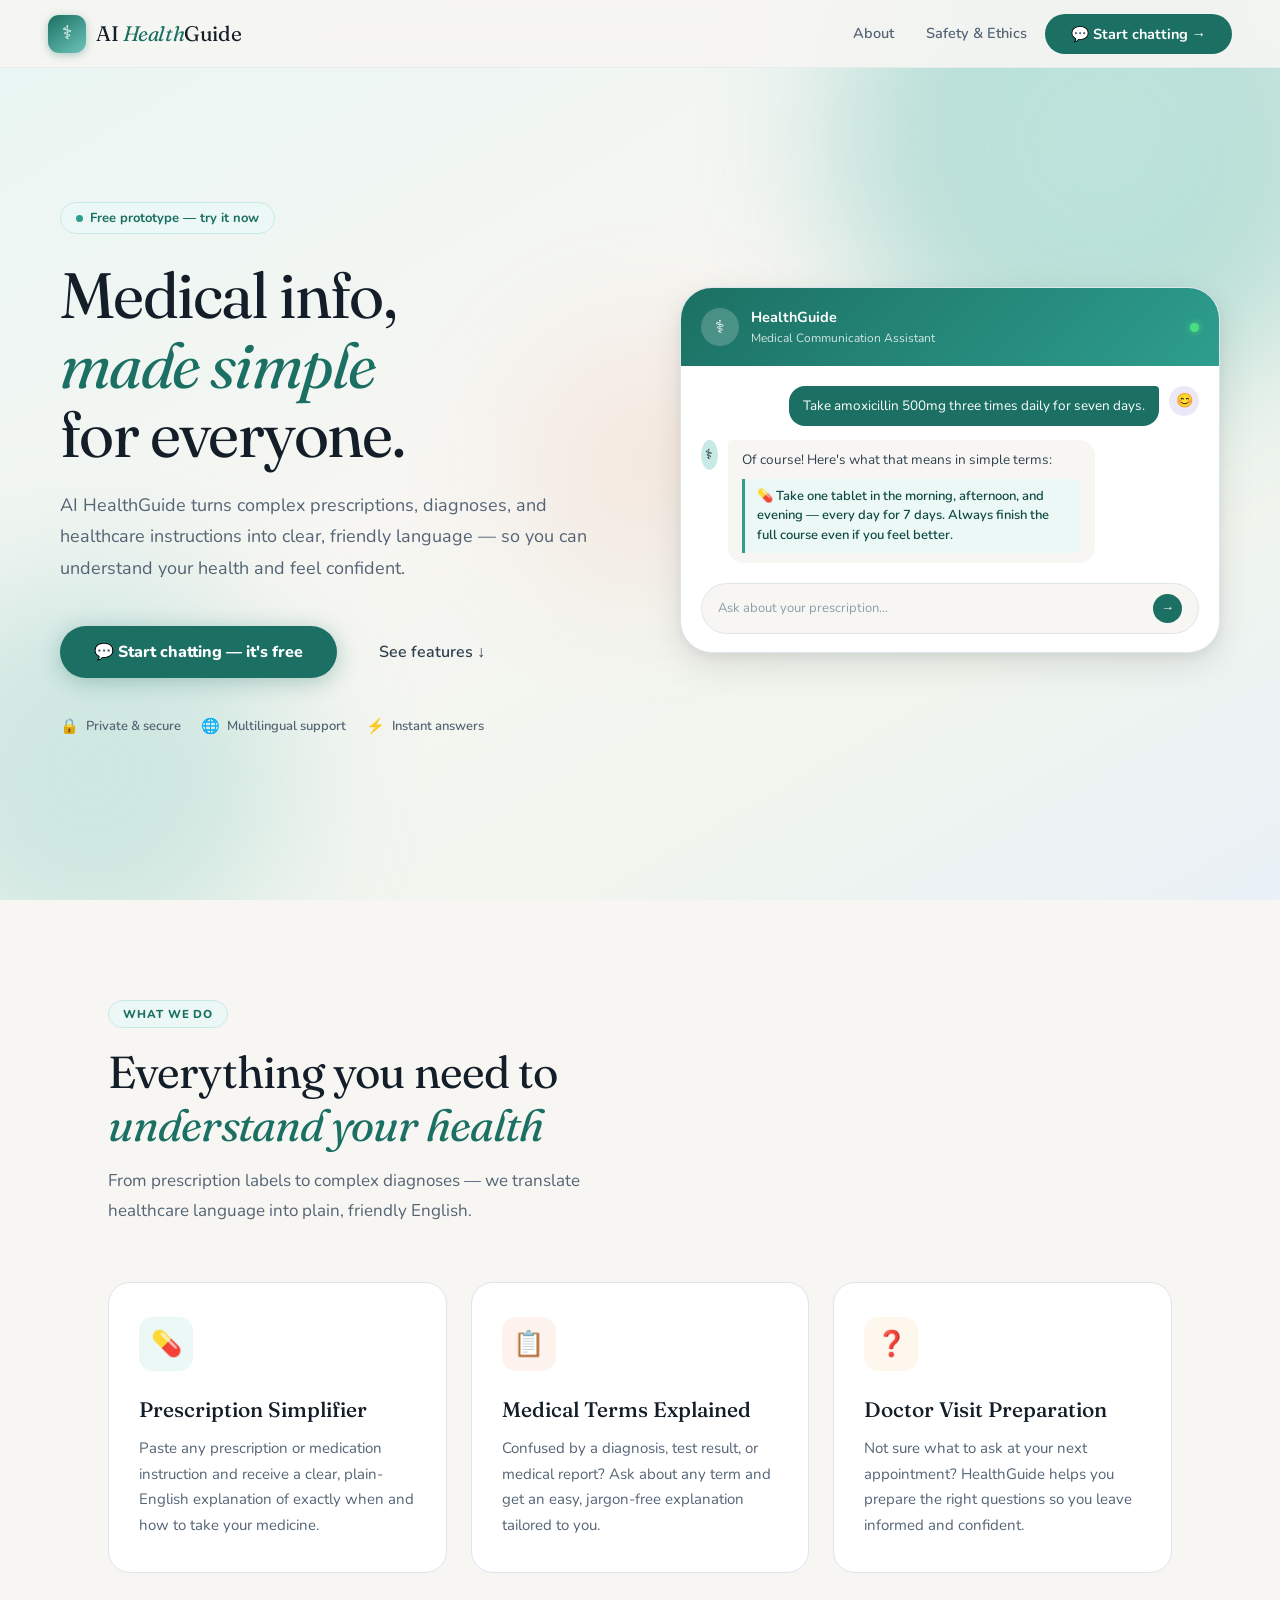
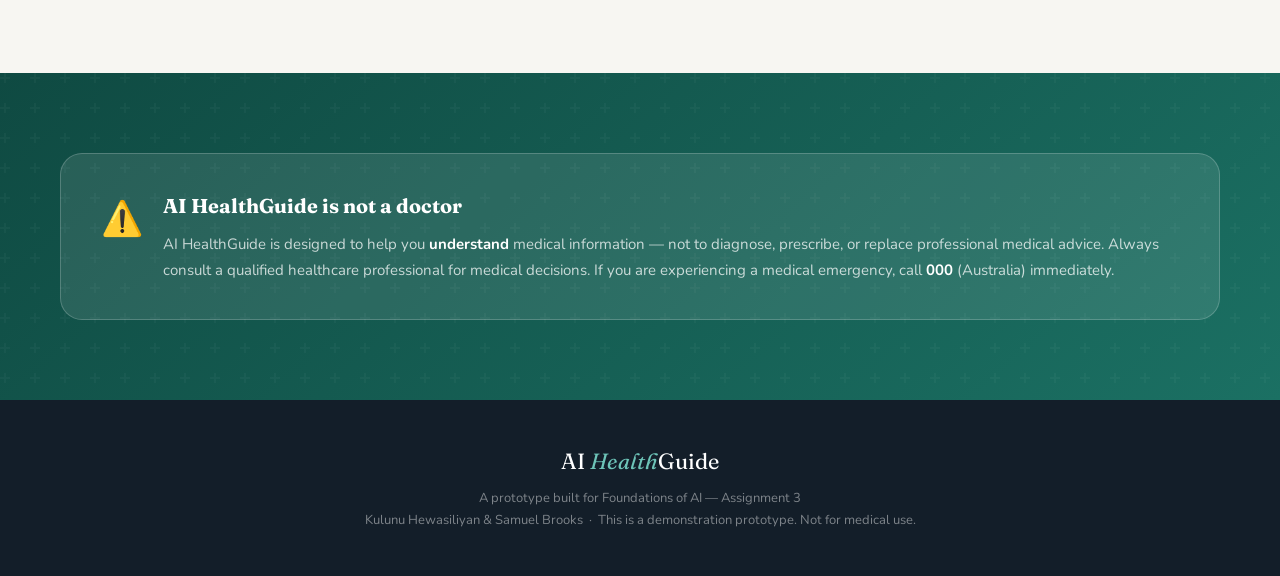
==== index.html @ be37c571 "Rename prototype/index.html to index.html" ====
<!DOCTYPE html>
<html lang="en">
<head>
  <meta charset="UTF-8">
  <meta name="viewport" content="width=device-width, initial-scale=1.0">
  <title>AI HealthGuide — Medical Communication Made Simple</title>
  <link rel="preconnect" href="https://fonts.googleapis.com">
  <link rel="preconnect" href="https://fonts.gstatic.com" crossorigin>
  <link href="https://fonts.googleapis.com/css2?family=Fraunces:ital,opsz,wght@0,9..144,300;0,9..144,400;0,9..144,500;1,9..144,300;1,9..144,400;1,9..144,500&family=Nunito:wght@300;400;500;600;700;800&display=swap" rel="stylesheet">
  <style>
    *, *::before, *::after { box-sizing: border-box; margin: 0; padding: 0; }

    :root {
      --bg:         #F7F6F2;
      --white:      #FFFFFF;
      --teal-900:   #0F4A42;
      --teal-700:   #1B7063;
      --teal-500:   #2E9E8E;
      --teal-300:   #6DC4B8;
      --teal-100:   #C8EAE7;
      --teal-50:    #EBF8F6;
      --coral:      #E07558;
      --coral-bg:   #FEF2ED;
      --amber-bg:   #FDF7ED;
      --text-900:   #131E29;
      --text-700:   #2E404F;
      --text-500:   #546475;
      --text-300:   #8B9EAC;
      --border:     #DDE6EB;
      --shadow-sm:  0 1px 3px rgba(0,0,0,.07);
      --shadow-md:  0 4px 14px rgba(0,0,0,.08);
      --shadow-lg:  0 12px 36px rgba(0,0,0,.10), 0 4px 12px rgba(0,0,0,.06);
      --r-sm: 8px; --r-md: 14px; --r-lg: 22px; --r-xl: 32px;
    }

    html { scroll-behavior: smooth; }

    body {
      font-family: 'Nunito', sans-serif;
      background: var(--bg);
      color: var(--text-900);
      line-height: 1.6;
      overflow-x: hidden;
    }

    /* ── Page switching ───────────────────────────────── */
    .page { display: none; }
    .page.active { display: block; }


    /* ══════════════════════════════════════════════════
       LANDING PAGE
    ══════════════════════════════════════════════════ */

    /* Nav */
    .nav {
      position: fixed; top: 0; left: 0; right: 0; z-index: 100;
      height: 68px;
      display: flex; align-items: center; justify-content: space-between;
      padding: 0 48px;
      background: rgba(247,246,242,.9);
      backdrop-filter: blur(14px);
      border-bottom: 1px solid rgba(221,230,235,.7);
    }

    .nav-logo {
      display: flex; align-items: center; gap: 10px;
      text-decoration: none; cursor: pointer;
    }

    .nav-logo-mark {
      width: 38px; height: 38px;
      background: linear-gradient(145deg, var(--teal-700), var(--teal-300));
      border-radius: 11px;
      display: flex; align-items: center; justify-content: center;
      font-size: 19px; color: white;
      box-shadow: 0 2px 8px rgba(27,112,99,.35);
    }

    .nav-logo-text {
      font-family: 'Fraunces', serif;
      font-size: 21px; font-weight: 400;
      color: var(--text-900); letter-spacing: -.02em;
    }
    .nav-logo-text em { font-style: italic; color: var(--teal-700); }

    .nav-links {
      display: flex; align-items: center; gap: 4px;
    }
    .nav-links a {
      text-decoration: none;
      color: var(--text-500);
      font-size: 14.5px; font-weight: 600;
      padding: 7px 14px; border-radius: 50px;
      transition: all .2s;
    }
    .nav-links a:hover { color: var(--teal-700); background: rgba(200, 234, 231, 0.5); }

    .btn-nav {
      background: var(--teal-700); color: white;
      border: none; border-radius: 50px;
      padding: 10px 26px;
      font-family: 'Nunito', sans-serif;
      font-size: 14.5px; font-weight: 700;
      cursor: pointer;
      transition: all .2s;
    }
    .btn-nav:hover {
      background: var(--teal-900);
      transform: translateY(-1px);
      box-shadow: 0 6px 20px rgba(27,112,99,.35);
    }

    /* Hero */
    .hero {
      min-height: 100vh;
      display: flex; align-items: center;
      position: relative; overflow: hidden;
      padding: 130px 48px 90px;
    }

    .hero-bg {
      position: absolute; inset: 0;
      background: linear-gradient(150deg, #E8F6F3 0%, #F7F6F2 45%, #F0F5EE 75%, #EAF1F7 100%);
    }

    /* Animated blobs */
    .blob {
      position: absolute; border-radius: 50%;
      filter: blur(72px); opacity: .4;
      animation: blobFloat 9s ease-in-out infinite;
    }
    .blob-1 { width: 520px; height: 520px; background: radial-gradient(circle, #7DD6CB, #2E9E8E); top: -120px; right: -80px; }
    .blob-2 { width: 380px; height: 380px; background: radial-gradient(circle, #A8D8D2, #6DC4B8); bottom: -60px; left: -100px; animation-delay: -3.5s; }
    .blob-3 { width: 240px; height: 240px; background: radial-gradient(circle, #F5C4A8, #E07558); top: 38%; right: 40%; opacity: .18; animation-delay: -6s; }

    @keyframes blobFloat {
      0%,100% { transform: translate(0,0) scale(1); }
      33%      { transform: translate(22px,-28px) scale(1.04); }
      66%      { transform: translate(-16px,18px) scale(.97); }
    }

    .hero-inner {
      position: relative; z-index: 1;
      max-width: 1160px; margin: 0 auto;
      display: grid; grid-template-columns: 1fr 1fr;
      gap: 80px; align-items: center;
    }

    .hero-eyebrow {
      display: inline-flex; align-items: center; gap: 7px;
      background: var(--teal-50); border: 1px solid var(--teal-100);
      border-radius: 50px; padding: 5px 15px;
      font-size: 13px; font-weight: 700; color: var(--teal-700);
      margin-bottom: 26px;
    }
    .eyebrow-dot {
      width: 7px; height: 7px;
      background: var(--teal-500); border-radius: 50%;
      animation: softPulse 2.2s ease-in-out infinite;
    }
    @keyframes softPulse {
      0%,100% { transform: scale(1); opacity: 1; }
      50%      { transform: scale(1.5); opacity: .6; }
    }

    .hero-heading {
      font-family: 'Fraunces', serif;
      font-size: clamp(42px, 5vw, 66px);
      font-weight: 400; line-height: 1.08;
      color: var(--text-900); letter-spacing: -.025em;
      margin-bottom: 22px;
    }
    .hero-heading em { font-style: italic; color: var(--teal-700); }

    .hero-sub {
      font-size: 18px; color: var(--text-500);
      line-height: 1.75; margin-bottom: 42px;
    }

    .hero-btns { display: flex; gap: 14px; flex-wrap: wrap; }

    .btn-primary-hero {
      background: var(--teal-700); color: white;
      border: none; border-radius: 50px;
      padding: 15px 34px;
      font-family: 'Nunito', sans-serif;
      font-size: 16px; font-weight: 800;
      cursor: pointer;
      transition: all .25s;
      display: inline-flex; align-items: center; gap: 8px;
      box-shadow: 0 4px 22px rgba(27,112,99,.32);
    }
    .btn-primary-hero:hover {
      background: var(--teal-900);
      transform: translateY(-2px);
      box-shadow: 0 10px 30px rgba(27,112,99,.42);
    }

    .btn-ghost-hero {
      background: transparent; color: var(--text-700);
      border: none; border-radius: 50px;
      padding: 15px 28px;
      font-family: 'Nunito', sans-serif;
      font-size: 16px; font-weight: 600;
      cursor: pointer; transition: all .2s;
      display: inline-flex; align-items: center; gap: 8px;
    }
    .btn-ghost-hero:hover { background: rgba(0,0,0,.04); }

    /* Hero demo card */
    .hero-card {
      background: var(--white);
      border-radius: var(--r-xl);
      box-shadow: var(--shadow-lg);
      border: 1px solid var(--border);
      overflow: hidden;
      animation: cardFloat 7s ease-in-out infinite;
    }
    @keyframes cardFloat {
      0%,100% { transform: translateY(0); }
      50%      { transform: translateY(-14px); }
    }

    .card-header {
      background: linear-gradient(135deg, var(--teal-700), var(--teal-500));
      padding: 18px 20px;
      display: flex; align-items: center; gap: 12px; color: white;
    }
    .card-header-av {
      width: 38px; height: 38px;
      background: rgba(255,255,255,.2);
      border-radius: 50%;
      display: flex; align-items: center; justify-content: center;
      font-size: 18px;
    }
    .card-header-name { font-weight: 700; font-size: 14.5px; }
    .card-header-sub  { font-size: 12px; opacity: .8; }
    .online-indicator {
      margin-left: auto;
      width: 9px; height: 9px;
      background: #4ADE80; border-radius: 50%;
      box-shadow: 0 0 7px rgba(74,222,128,.9);
    }

    .card-msgs { padding: 20px; display: flex; flex-direction: column; gap: 14px; }

    .cm { display: flex; gap: 10px; align-items: flex-start; }
    .cm.u { flex-direction: row-reverse; }
    .cm-av {
      width: 30px; height: 30px; border-radius: 50%;
      display: flex; align-items: center; justify-content: center; font-size: 14px;
    }
    .cm.b .cm-av { background: var(--teal-100); }
    .cm.u .cm-av { background: #EDE8F8; }

    .cm-bbl {
      max-width: 78%; border-radius: 16px;
      padding: 10px 14px; font-size: 13.5px; line-height: 1.5;
    }
    .cm.b .cm-bbl { background: var(--bg); color: var(--text-700); border-top-left-radius: 4px; }
    .cm.u .cm-bbl { background: var(--teal-700); color: white; border-top-right-radius: 4px; }

    .cm-callout {
      background: var(--teal-50); border-left: 3px solid var(--teal-500);
      border-radius: 0 8px 8px 0; padding: 8px 12px;
      margin-top: 8px; font-size: 13px; font-weight: 600;
      color: var(--teal-900);
    }

    .card-input {
      margin: 0 20px 18px;
      background: var(--bg); border: 1px solid var(--border);
      border-radius: 50px; padding: 10px 16px;
      display: flex; align-items: center; gap: 8px;
    }
    .card-input span { flex: 1; font-size: 13px; color: var(--text-300); }
    .card-send {
      width: 29px; height: 29px;
      background: var(--teal-700); border-radius: 50%;
      display: flex; align-items: center; justify-content: center;
      color: white; font-size: 13px;
    }

    /* Trust badges */
    .hero-trust {
      display: flex; gap: 20px; flex-wrap: wrap;
      margin-top: 36px;
    }
    .trust-item {
      display: flex; align-items: center; gap: 7px;
      font-size: 13px; color: var(--text-500); font-weight: 600;
    }
    .trust-icon { font-size: 15px; }


    /* ── Features section ─────────────────────────────── */
    .features {
      padding: 100px 48px;
      max-width: 1160px; margin: 0 auto;
    }

    .section-chip {
      display: inline-block;
      background: var(--teal-50); border: 1px solid var(--teal-100);
      border-radius: 50px; padding: 4px 14px;
      font-size: 11.5px; font-weight: 800; letter-spacing: .08em;
      text-transform: uppercase; color: var(--teal-700);
      margin-bottom: 18px;
    }

    .section-h {
      font-family: 'Fraunces', serif;
      font-size: clamp(30px, 3.5vw, 46px);
      font-weight: 400; color: var(--text-900);
      letter-spacing: -.02em; line-height: 1.18;
      margin-bottom: 14px;
    }
    .section-h em { font-style: italic; color: var(--teal-700); }

    .section-sub {
      font-size: 17px; color: var(--text-500);
      max-width: 520px; line-height: 1.75;
      margin-bottom: 56px;
    }

    .features-grid {
      display: grid; grid-template-columns: repeat(3,1fr); gap: 24px;
    }

    .f-card {
      background: var(--white);
      border-radius: var(--r-lg); padding: 34px 30px;
      border: 1px solid var(--border);
      transition: all .3s; position: relative; overflow: hidden;
    }
    .f-card::after {
      content: '';
      position: absolute; top: 0; left: 0; right: 0; height: 3px;
      background: linear-gradient(90deg, var(--teal-700), var(--teal-300));
      transform: scaleX(0); transform-origin: left;
      transition: transform .3s;
    }
    .f-card:hover { transform: translateY(-5px); box-shadow: var(--shadow-lg); border-color: var(--teal-100); }
    .f-card:hover::after { transform: scaleX(1); }

    .f-icon {
      width: 54px; height: 54px; border-radius: var(--r-md);
      display: flex; align-items: center; justify-content: center;
      font-size: 25px; margin-bottom: 22px;
    }
    .fi-teal   { background: var(--teal-50); }
    .fi-coral  { background: var(--coral-bg); }
    .fi-amber  { background: var(--amber-bg); }

    .f-title {
      font-family: 'Fraunces', serif;
      font-size: 21px; font-weight: 500; color: var(--text-900); margin-bottom: 10px;
    }
    .f-desc { font-size: 15px; color: var(--text-500); line-height: 1.7; }


    /* ── Disclaimer ──────────────────────────────────── */
    .disclaimer-wrap {
      background: linear-gradient(140deg, var(--teal-900), var(--teal-700));
      padding: 80px 48px; position: relative; overflow: hidden;
    }
    .disclaimer-wrap::before {
      content: '';
      position: absolute; inset: 0;
      background: url("data:image/svg+xml,%3Csvg width='60' height='60' viewBox='0 0 60 60' xmlns='http://www.w3.org/2000/svg'%3E%3Cg fill='%23ffffff' fill-opacity='0.03'%3E%3Cpath d='M36 34v-4h-2v4h-4v2h4v4h2v-4h4v-2h-4zm0-30V0h-2v4h-4v2h4v4h2V6h4V4h-4zM6 34v-4H4v4H0v2h4v4h2v-4h4v-2H6zM6 4V0H4v4H0v2h4v4h2V6h4V4H6z'/%3E%3C/g%3E%3C/svg%3E");
    }

    .disclaimer-inner { max-width: 1160px; margin: 0 auto; position: relative; }

    .disclaimer-box {
      background: rgba(255,255,255,.1); border: 1px solid rgba(255,255,255,.2);
      border-radius: var(--r-lg); padding: 36px 40px;
      display: flex; gap: 20px; align-items: flex-start;
    }
    .disclaimer-em { font-size: 34px; flex-shrink: 0; margin-top: 2px; }
    .disclaimer-t {
      font-family: 'Fraunces', serif; font-size: 20px;
      color: white; margin-bottom: 10px;
    }
    .disclaimer-p { font-size: 15px; color: rgba(255,255,255,.75); line-height: 1.7; }
    .disclaimer-p strong { color: white; }


    /* ── Footer ──────────────────────────────────────── */
    footer {
      background: var(--text-900); padding: 44px 48px; text-align: center;
    }
    .footer-name {
      font-family: 'Fraunces', serif; font-size: 22px; color: white; margin-bottom: 8px;
    }
    .footer-name em { font-style: italic; color: var(--teal-300); }
    .footer-p { font-size: 13px; color: rgba(255,255,255,.45); line-height: 1.7; }


    /* ══════════════════════════════════════════════════
       CHAT PAGE
    ══════════════════════════════════════════════════ */

    #chat-page { height: 100vh; }

    .chat-wrap {
      height: 100vh; display: flex; flex-direction: column;
    }

    /* Emergency banner */
    .emergency-bar {
      display: none;
      background: #B91C1C; color: white;
      padding: 10px 24px; text-align: center;
      font-weight: 800; font-size: 14px;
      animation: emergBlink 2s ease-in-out infinite;
    }
    @keyframes emergBlink {
      0%,100% { background: #B91C1C; }
      50%      { background: #991B1B; }
    }

    /* Chat nav */
    .chat-topbar {
      height: 64px; flex-shrink: 0;
      background: var(--white); border-bottom: 1px solid var(--border);
      display: flex; align-items: center; padding: 0 24px; gap: 14px;
    }

    .back-btn {
      background: none; border: none; cursor: pointer;
      color: var(--text-500); font-family: 'Nunito', sans-serif;
      font-size: 14px; font-weight: 700;
      display: flex; align-items: center; gap: 6px;
      padding: 6px 12px; border-radius: var(--r-sm); transition: all .2s;
    }
    .back-btn:hover { background: var(--bg); color: var(--text-900); }

    .divider { color: var(--border); }

    .topbar-title {
      font-family: 'Fraunces', serif; font-size: 19px; font-weight: 400; color: var(--text-900);
    }
    .topbar-title em { font-style: italic; color: var(--teal-700); }

    .status-badge {
      margin-left: auto;
      background: var(--teal-50); color: var(--teal-700);
      border: 1px solid var(--teal-100); border-radius: 50px;
      padding: 3px 13px; font-size: 12px; font-weight: 700;
      display: flex; align-items: center; gap: 6px;
    }
    .status-dot {
      width: 7px; height: 7px; background: #22C55E; border-radius: 50%;
    }

    /* Layout */
    .chat-body { flex: 1; display: flex; overflow: hidden; }

    /* Sidebar */
    .sidebar {
      width: 300px; flex-shrink: 0;
      background: var(--white); border-right: 1px solid var(--border);
      display: flex; flex-direction: column; padding: 24px 20px;
      overflow-y: auto;
    }

    .sb-bot-card {
      background: linear-gradient(140deg, var(--teal-700), var(--teal-500));
      border-radius: var(--r-lg); padding: 22px 20px;
      color: white; text-align: center; margin-bottom: 26px;
    }
    .sb-av {
      width: 62px; height: 62px;
      background: rgba(255,255,255,.2); border-radius: 50%;
      display: flex; align-items: center; justify-content: center;
      font-size: 28px; margin: 0 auto 12px;
    }
    .sb-name {
      font-family: 'Fraunces', serif; font-size: 19px; margin-bottom: 5px;
    }
    .sb-desc { font-size: 12.5px; opacity: .8; line-height: 1.55; }

    .sb-label {
      font-size: 11px; font-weight: 800; letter-spacing: .08em;
      text-transform: uppercase; color: var(--text-300); margin-bottom: 10px;
    }

    .qa-list { display: flex; flex-direction: column; gap: 8px; margin-bottom: 26px; }

    .qa-btn {
      background: var(--bg); border: 1px solid var(--border);
      border-radius: var(--r-sm); padding: 10px 14px;
      font-family: 'Nunito', sans-serif; font-size: 13.5px; font-weight: 600;
      color: var(--text-700); cursor: pointer; text-align: left;
      transition: all .2s; display: flex; align-items: center; gap: 9px;
    }
    .qa-btn:hover { background: var(--teal-50); border-color: var(--teal-100); color: var(--teal-700); }

    .sb-footer {
      margin-top: auto; padding-top: 20px; border-top: 1px solid var(--border);
      font-size: 12px; color: var(--text-300); line-height: 1.65;
    }
    .sb-footer strong { color: var(--text-500); }

    /* Main chat */
    .chat-main {
      flex: 1; display: flex; flex-direction: column;
      background: var(--bg); overflow: hidden;
    }

    .messages {
      flex: 1; overflow-y: auto;
      padding: 28px 36px; display: flex; flex-direction: column; gap: 18px;
    }
    .messages::-webkit-scrollbar { width: 4px; }
    .messages::-webkit-scrollbar-thumb { background: var(--border); border-radius: 10px; }

    /* Welcome */
    .welcome {
      text-align: center; padding: 50px 20px 30px;
    }
    .welcome-em  { font-size: 50px; margin-bottom: 16px; }
    .welcome-h {
      font-family: 'Fraunces', serif; font-size: 28px; font-weight: 400;
      color: var(--text-900); margin-bottom: 10px;
    }
    .welcome-h em { font-style: italic; color: var(--teal-700); }
    .welcome-p { font-size: 15.5px; color: var(--text-500); max-width: 380px; margin: 0 auto; line-height: 1.7; }

    /* Messages */
    .msg {
      display: flex; gap: 12px; align-items: flex-start;
      animation: msgPop .3s ease-out;
    }
    @keyframes msgPop {
      from { opacity: 0; transform: translateY(9px); }
      to   { opacity: 1; transform: translateY(0); }
    }
    .msg.u { flex-direction: row-reverse; }

    .msg-av {
      width: 34px; height: 34px; border-radius: 50%; flex-shrink: 0;
      display: flex; align-items: center; justify-content: center; font-size: 16px;
    }
    .msg.b .msg-av { background: var(--teal-100); }
    .msg.u .msg-av { background: #EDE8F8; }

    .msg-body { max-width: 66%; }

    .bubble {
      border-radius: 18px; padding: 12px 17px;
      font-size: 15px; line-height: 1.65;
    }
    .msg.b .bubble {
      background: var(--white); color: var(--text-700);
      border-top-left-radius: 4px; border: 1px solid var(--border);
    }
    .msg.u .bubble {
      background: var(--teal-700); color: white;
      border-top-right-radius: 4px;
    }
    .msg-ts {
      font-size: 11px; color: var(--text-300); margin-top: 5px; padding: 0 4px;
    }
    .msg.u .msg-ts { text-align: right; }

    /* Bubble extras */
    .b-highlight {
      background: var(--teal-50); border-left: 3px solid var(--teal-500);
      border-radius: 0 8px 8px 0; padding: 10px 14px;
      margin-top: 10px; font-size: 14px; color: var(--teal-900); font-weight: 600;
    }
    .b-warn {
      background: #FEF3C7; border: 1px solid #FCD34D;
      border-radius: 8px; padding: 10px 14px; margin-top: 10px;
      font-size: 13.5px; color: #92400E;
      display: flex; gap: 8px; align-items: flex-start;
    }
    .b-emergency {
      background: #FEE2E2; border: 1px solid #FCA5A5;
      border-radius: 8px; padding: 14px 16px; margin-top: 10px;
      font-size: 14px; color: #7F1D1D;
    }
    .b-emergency-t { font-weight: 800; font-size: 15px; color: #B91C1C; margin-bottom: 7px; }
    .b-tag {
      display: inline-block; background: var(--teal-50); color: var(--teal-700);
      border-radius: 50px; padding: 2px 11px; font-size: 11.5px; font-weight: 700;
      margin-bottom: 9px;
    }

    /* Typing */
    .typing { display: flex; gap: 12px; align-items: center; }
    .typing-bbl {
      background: var(--white); border: 1px solid var(--border);
      border-radius: 18px; border-top-left-radius: 4px;
      padding: 14px 18px; display: flex; gap: 5px; align-items: center;
    }
    .t-dot {
      width: 7px; height: 7px; background: var(--teal-300); border-radius: 50%;
      animation: tBounce 1.2s ease-in-out infinite;
    }
    .t-dot:nth-child(2) { animation-delay: .2s; }
    .t-dot:nth-child(3) { animation-delay: .4s; }
    @keyframes tBounce {
      0%,60%,100% { transform: translateY(0); }
      30%          { transform: translateY(-8px); }
    }

    /* Input area */
    .input-area {
      background: var(--white); border-top: 1px solid var(--border);
      padding: 16px 36px 22px;
    }
    .chips-row {
      display: flex; gap: 8px; margin-bottom: 12px; flex-wrap: wrap;
    }
    .chip {
      background: var(--bg); border: 1px solid var(--border); border-radius: 50px;
      padding: 5px 15px; font-family: 'Nunito', sans-serif;
      font-size: 13px; font-weight: 600; color: var(--text-700);
      cursor: pointer; transition: all .2s; white-space: nowrap;
    }
    .chip:hover { background: var(--teal-50); border-color: var(--teal-300); color: var(--teal-700); }

    .input-row { display: flex; gap: 10px; align-items: flex-end; }

    textarea.chat-in {
      flex: 1; background: var(--bg); border: 1.5px solid var(--border);
      border-radius: 16px; padding: 12px 18px;
      font-family: 'Nunito', sans-serif; font-size: 15px; color: var(--text-900);
      outline: none; resize: none; line-height: 1.5;
      min-height: 48px; max-height: 120px; transition: border-color .2s;
    }
    textarea.chat-in:focus { border-color: var(--teal-500); background: var(--white); }
    textarea.chat-in::placeholder { color: var(--text-300); }

    .send-btn {
      width: 48px; height: 48px; flex-shrink: 0;
      background: var(--teal-700); border: none; border-radius: 14px;
      display: flex; align-items: center; justify-content: center;
      cursor: pointer; color: white; transition: all .2s;
    }
    .send-btn:hover { background: var(--teal-900); transform: scale(1.06); }
    .send-btn:active { transform: scale(.95); }

    /* ── Fade-in animations on load ───────────────────── */
    .fi { opacity: 0; transform: translateY(20px); animation: fadeUp .7s ease-out forwards; }
    .fi-1 { animation-delay: .1s; }
    .fi-2 { animation-delay: .25s; }
    .fi-3 { animation-delay: .4s; }
    .fi-4 { animation-delay: .55s; }
    @keyframes fadeUp { to { opacity: 1; transform: translateY(0); } }

    /* ── Responsive ───────────────────────────────────── */
    @media (max-width: 920px) {
      .hero-inner { grid-template-columns: 1fr; gap: 44px; }
      .features-grid { grid-template-columns: 1fr; }
      .steps { grid-template-columns: 1fr; }
      .step::after { display: none; }
      .hero-card { max-width: 440px; margin: 0 auto; }
      .sidebar { display: none; }
      .nav, .hero, .features, .disclaimer-wrap, footer { padding-left: 24px; padding-right: 24px; }
    }
    @media (max-width: 600px) {
      .messages { padding: 16px; }
      .input-area { padding: 12px 16px 18px; }
      .hero { padding-top: 100px; }
    }
  </style>
</head>
<body>

<!-- ════════════════════════════════════════════
     LANDING PAGE
════════════════════════════════════════════ -->
<div id="landing-page" class="page active">

  <nav class="nav">
    <div class="nav-logo" onclick="void(0)">
      <div class="nav-logo-mark">⚕</div>
      <span class="nav-logo-text">AI <em>Health</em>Guide</span>
    </div>
    <div class="nav-links">
      <a href="about.html">About</a>
      <a href="safety.html">Safety &amp; Ethics</a>

      <button class="btn-nav" onclick="showChat()">💬 Start chatting →</button>
    </div>
  </nav>

  <!-- Hero -->
  <section class="hero">
    <div class="hero-bg"></div>
    <div class="blob blob-1"></div>
    <div class="blob blob-2"></div>
    <div class="blob blob-3"></div>

    <div class="hero-inner">
      <!-- Left -->
      <div>
        <div class="hero-eyebrow fi fi-1">
          <div class="eyebrow-dot"></div>
          Free prototype — try it now
        </div>
        <h1 class="hero-heading fi fi-2">
          Medical info,<br><em>made simple</em><br>for everyone.
        </h1>
        <p class="hero-sub fi fi-3">
          AI HealthGuide turns complex prescriptions, diagnoses, and healthcare instructions into clear, friendly language — so you can understand your health and feel confident.
        </p>
        <div class="hero-btns fi fi-4">
          <button class="btn-primary-hero" onclick="showChat()">
            💬 Start chatting — it's free
          </button>
          <button class="btn-ghost-hero" onclick="document.getElementById('features').scrollIntoView({behavior:'smooth'})">
            See features ↓
          </button>
        </div>
        <div class="hero-trust fi fi-4">
          <span class="trust-item"><span class="trust-icon">🔒</span> Private &amp; secure</span>
          <span class="trust-item"><span class="trust-icon">🌐</span> Multilingual support</span>
          <span class="trust-item"><span class="trust-icon">⚡</span> Instant answers</span>
        </div>
      </div>

      <!-- Right — demo card -->
      <div class="hero-card fi fi-3">
        <div class="card-header">
          <div class="card-header-av">⚕</div>
          <div>
            <div class="card-header-name">HealthGuide</div>
            <div class="card-header-sub">Medical Communication Assistant</div>
          </div>
          <div class="online-indicator"></div>
        </div>
        <div class="card-msgs">
          <div class="cm u">
            <div class="cm-av">😊</div>
            <div class="cm-bbl">Take amoxicillin 500mg three times daily for seven days.</div>
          </div>
          <div class="cm b">
            <div class="cm-av">⚕</div>
            <div>
              <div class="cm-bbl">
                Of course! Here's what that means in simple terms:
                <div class="cm-callout">
                  💊 Take one tablet in the morning, afternoon, and evening — every day for 7 days. Always finish the full course even if you feel better.
                </div>
              </div>
            </div>
          </div>
        </div>
        <div class="card-input">
          <span>Ask about your prescription...</span>
          <div class="card-send">→</div>
        </div>
      </div>
    </div>
  </section>

  <!-- Features -->
  <section class="features" id="features">
    <div class="section-chip">What we do</div>
    <h2 class="section-h">Everything you need to<br><em>understand your health</em></h2>
    <p class="section-sub">From prescription labels to complex diagnoses — we translate healthcare language into plain, friendly English.</p>

    <div class="features-grid">
      <div class="f-card">
        <div class="f-icon fi-teal">💊</div>
        <h3 class="f-title">Prescription Simplifier</h3>
        <p class="f-desc">Paste any prescription or medication instruction and receive a clear, plain-English explanation of exactly when and how to take your medicine.</p>
      </div>
      <div class="f-card">
        <div class="f-icon fi-coral">📋</div>
        <h3 class="f-title">Medical Terms Explained</h3>
        <p class="f-desc">Confused by a diagnosis, test result, or medical report? Ask about any term and get an easy, jargon-free explanation tailored to you.</p>
      </div>
      <div class="f-card">
        <div class="f-icon fi-amber">❓</div>
        <h3 class="f-title">Doctor Visit Preparation</h3>
        <p class="f-desc">Not sure what to ask at your next appointment? HealthGuide helps you prepare the right questions so you leave informed and confident.</p>
      </div>
    </div>
  </section>

  <!-- Disclaimer -->
  <div class="disclaimer-wrap">
    <div class="disclaimer-inner">
      <div class="disclaimer-box">
        <div class="disclaimer-em">⚠️</div>
        <div>
          <h3 class="disclaimer-t">AI HealthGuide is not a doctor</h3>
          <p class="disclaimer-p">
            AI HealthGuide is designed to help you <strong>understand</strong> medical information — not to diagnose, prescribe, or replace professional medical advice. Always consult a qualified healthcare professional for medical decisions. If you are experiencing a medical emergency, call <strong>000</strong> (Australia) immediately.
          </p>
        </div>
      </div>
    </div>
  </div>

  <footer>
    <div class="footer-name">AI <em>Health</em>Guide</div>
    <p class="footer-p">
      A prototype built for Foundations of AI — Assignment 3<br>
      Kulunu Hewasiliyan &amp; Samuel Brooks &nbsp;·&nbsp; This is a demonstration prototype. Not for medical use.
    </p>
  </footer>

</div><!-- /landing -->


<!-- ════════════════════════════════════════════
     CHAT PAGE
════════════════════════════════════════════ -->
<div id="chat-page" class="page">
  <div class="chat-wrap">

    <!-- Emergency banner -->
    <div class="emergency-bar" id="emerg-bar">
      🚨 EMERGENCY DETECTED — If this is a life-threatening emergency, call 000 immediately
    </div>

    <!-- Top bar -->
    <div class="chat-topbar">
      <button class="back-btn" onclick="showLanding()">← Back</button>
      <span class="divider">|</span>
      <span class="topbar-title">AI <em>Health</em>Guide</span>
      <div class="nav-links" style="margin-left: auto; margin-right: 14px;">
        <a href="about.html">About</a>
        <a href="safety.html">Safety &amp; Ethics</a>
      </div>
      <div class="status-badge">
        <div class="status-dot"></div>
        Online
      </div>
    </div>

    <!-- Body -->
    <div class="chat-body">

      <!-- Sidebar -->
      <aside class="sidebar">
        <div class="sb-bot-card">
          <div class="sb-av">⚕</div>
          <div class="sb-name">HealthGuide</div>
          <div class="sb-desc">Your friendly medical communication assistant — here to make healthcare easier to understand.</div>
        </div>

        <div class="sb-label">Quick Actions</div>
        <div class="qa-list">
          <button class="qa-btn" onclick="quickSend('Can you help me understand my prescription?')">💊 Explain my prescription</button>
          <button class="qa-btn" onclick="quickSend('What does hypertension mean?')">📖 What is hypertension?</button>
          <button class="qa-btn" onclick="quickSend('What does diabetes mean?')">🩺 What is diabetes?</button>
          <button class="qa-btn" onclick="quickSend('What does an MRI involve?')">🔬 What is an MRI?</button>
          <button class="qa-btn" onclick="quickSend('Help me prepare questions for my doctor appointment')">❓ Doctor questions</button>
        </div>

        <div class="sb-footer">
          <strong>⚠️ Disclaimer:</strong> HealthGuide provides simplified explanations only and does not replace professional medical advice. Always consult your doctor or pharmacist for medical decisions.
        </div>
      </aside>

      <!-- Chat main -->
      <main class="chat-main">
        <div class="messages" id="messages">
          <div class="welcome" id="welcome-msg">
            <div class="welcome-em">⚕️</div>
            <h2 class="welcome-h">Hello! I'm <em>HealthGuide</em></h2>
            <p class="welcome-p">I'm here to help you understand medical information, prescriptions, and healthcare terms in plain, friendly language. What would you like help with today?</p>
          </div>
        </div>

        <div class="input-area">
          <div class="chips-row" id="chips-row">
            <button class="chip" onclick="chipSend('Explain my prescription')">💊 Prescription help</button>
            <button class="chip" onclick="chipSend('What does hypertension mean?')">📋 Define a term</button>
            <button class="chip" onclick="chipSend('Help me prepare questions for my doctor appointment')">❓ Doctor questions</button>
          </div>
          <div class="input-row">
            <textarea
              class="chat-in" id="chat-in" rows="1"
              placeholder="Ask about a prescription, medical term, or anything health-related..."
              onkeydown="handleKey(event)" oninput="autoH(this)"></textarea>
            <button class="send-btn" onclick="sendMsg()" title="Send">
              <svg width="18" height="18" viewBox="0 0 24 24" fill="none" stroke="currentColor" stroke-width="2.5" stroke-linecap="round" stroke-linejoin="round">
                <line x1="22" y1="2" x2="11" y2="13"></line>
                <polygon points="22 2 15 22 11 13 2 9 22 2"></polygon>
              </svg>
            </button>
          </div>
        </div>
      </main>

    </div><!-- /chat-body -->
  </div><!-- /chat-wrap -->
</div><!-- /chat-page -->


<script>
/* Auto-open chat if linked directly via #chat (script runs after body so DOM is ready) */
if (window.location.hash === '#chat') { showChat(); }

/* ── Navigation ─────────────────────────────── */
function showChat() {
  document.getElementById('landing-page').classList.remove('active');
  document.getElementById('chat-page').classList.add('active');
  document.getElementById('chat-in').focus();
}
function showLanding() {
  document.getElementById('chat-page').classList.remove('active');
  document.getElementById('landing-page').classList.add('active');
  hideEmergBanner();
}

/* ── Input helpers ──────────────────────────── */
function autoH(el) {
  el.style.height = 'auto';
  el.style.height = Math.min(el.scrollHeight, 120) + 'px';
}
function handleKey(e) {
  if (e.key === 'Enter' && !e.shiftKey) { e.preventDefault(); sendMsg(); }
}

/* ── Send helpers ───────────────────────────── */
function quickSend(text) {
  showChat();
  setTimeout(() => addUser(text), 80);
}
function chipSend(text) {
  document.getElementById('chat-in').value = text;
  sendMsg();
}
function sendMsg() {
  const el = document.getElementById('chat-in');
  const text = el.value.trim();
  if (!text) return;
  document.getElementById('chips-row').style.display = 'none';
  addUser(text);
  el.value = ''; el.style.height = 'auto';
}

/* ── Message rendering ──────────────────────── */
function addUser(text) {
  const container = document.getElementById('messages');
  const welcome = document.getElementById('welcome-msg');
  if (welcome) welcome.remove();

  const t = stamp();
  const el = document.createElement('div');
  el.className = 'msg u';
  el.innerHTML = `
    <div class="msg-av">😊</div>
    <div class="msg-body">
      <div class="bubble">${esc(text)}</div>
      <div class="msg-ts">${t}</div>
    </div>`;
  container.appendChild(el);
  scrollBot();
  showTyping();

  const delay = 800 + Math.random() * 600;
  setTimeout(() => { hideTyping(); addBot(respond(text)); }, delay);
}

let typEl = null;
function showTyping() {
  const container = document.getElementById('messages');
  typEl = document.createElement('div');
  typEl.className = 'msg b typing';
  typEl.innerHTML = `
    <div class="msg-av">⚕</div>
    <div class="typing-bbl">
      <div class="t-dot"></div><div class="t-dot"></div><div class="t-dot"></div>
    </div>`;
  container.appendChild(typEl);
  scrollBot();
}
function hideTyping() { if (typEl) { typEl.remove(); typEl = null; } }

function addBot(html) {
  const container = document.getElementById('messages');
  const el = document.createElement('div');
  el.className = 'msg b';
  el.innerHTML = `
    <div class="msg-av">⚕</div>
    <div class="msg-body">
      <div class="bubble">${html}</div>
      <div class="msg-ts">${stamp()}</div>
    </div>`;
  container.appendChild(el);
  scrollBot();
}

function scrollBot() {
  const c = document.getElementById('messages');
  c.scrollTop = c.scrollHeight;
}
function stamp() {
  return new Date().toLocaleTimeString([], { hour: '2-digit', minute: '2-digit' });
}
function esc(s) {
  return s.replace(/&/g,'&amp;').replace(/</g,'&lt;').replace(/>/g,'&gt;');
}

/* ── Emergency banner ───────────────────────── */
function showEmergBanner() { document.getElementById('emerg-bar').style.display = 'block'; }
function hideEmergBanner()  { document.getElementById('emerg-bar').style.display = 'none'; }

/* ════════════════════════════════════════════
   RESPONSE ENGINE
════════════════════════════════════════════ */
function respond(msg) {
  const lo = msg.toLowerCase();

  /* Emergency — always first */
  if (/chest pain|heart attack|can'?t breathe|difficulty breathing|stroke|unconscious|unresponsive|overdose|suicid|severe bleed|ambulance/.test(lo)) {
    showEmergBanner();
    return `<div class="b-emergency">
      <div class="b-emergency-t">🚨 This sounds like an emergency</div>
      Please call <strong>000</strong> (Australia) or your local emergency number <em>right now</em>.<br><br>
      <strong>Do not delay</strong> — emergency services can provide urgent care immediately.
    </div>
    <br>If this was not an emergency, please describe your situation and I'll help you understand your healthcare information.`;
  }
  hideEmergBanner();

  /* Greetings */
  if (/^(hello|hi|hey|g'day|howdy|hiya|good (morning|afternoon|evening))/.test(lo)) {
    return `Hello! 👋 I'm HealthGuide — your friendly medical communication assistant.<br><br>
    I can help you with:<br>
    💊 <strong>Prescriptions</strong> — paste your medication instructions for a simple breakdown<br>
    📋 <strong>Medical terms</strong> — explain any diagnosis, test, or healthcare word<br>
    ❓ <strong>Doctor visits</strong> — help you prepare questions for your appointment<br><br>
    What would you like help understanding today?`;
  }

  /* Specific medications */
  if (/amoxicillin/.test(lo)) return `
    <div class="b-tag">💊 Prescription Simplified</div>
    <strong>Amoxicillin</strong> is a common antibiotic used to treat bacterial infections like throat, ear, chest, or urinary infections.<br><br>
    <div class="b-highlight">📅 <strong>How to take it:</strong> One tablet/capsule in the morning, one at midday, and one in the evening — every day until the course is finished.</div>
    <div class="b-warn">⚠️ <div><strong>Always finish the full course</strong>, even if you feel better early. Stopping too soon can allow the infection to return stronger.</div></div>
    <br>💧 Take with a full glass of water. You can take it with food to reduce any stomach upset.`;

  /* General prescription help */
  if (/prescription|tablet|capsule|\bmg\b|dosage|dose|medication|medicine|\bdrug\b|pill/.test(lo)) return `
    <div class="b-tag">💊 Prescription Help</div>
    I'd love to help you understand your medication! 😊<br><br>
    To give you the most accurate explanation, please share:<br>
    • The <strong>name</strong> of the medication<br>
    • The <strong>dose</strong> (e.g. 500mg)<br>
    • How <strong>often</strong> you need to take it (e.g. twice daily)<br><br>
    You can paste the full prescription text directly and I'll break it down into simple, easy-to-follow instructions.`;

  /* Medical conditions */
  if (/hypertension|high blood pressure/.test(lo)) return `
    <div class="b-tag">📋 Medical Term Explained</div>
    <strong>Hypertension</strong> simply means <em>high blood pressure</em>.<br><br>
    Blood pressure is the force your heart uses to push blood through your arteries. When this force is consistently too high, it puts strain on your heart and blood vessels.<br><br>
    <div class="b-highlight">📊 <strong>Normal:</strong> around 120/80 mmHg &nbsp;·&nbsp; <strong>Hypertension:</strong> 140/90 mmHg or higher</div>
    <br>It's often called the "silent killer" because it usually has no symptoms — but it significantly increases the risk of heart attack and stroke. The good news: it's very manageable with lifestyle changes and medication. ❤️`;

  if (/diabetes|diabetic/.test(lo)) return `
    <div class="b-tag">📋 Medical Term Explained</div>
    <strong>Diabetes</strong> is a condition where your body struggles to control the amount of sugar (glucose) in your blood.<br><br>
    <div class="b-highlight">
      🔵 <strong>Type 1:</strong> Your body produces no insulin. Usually diagnosed in childhood. Managed with insulin injections.<br><br>
      🟢 <strong>Type 2:</strong> Your body doesn't use insulin effectively. The most common type. Often managed with diet, exercise, tablets, or insulin.
    </div>
    <br>With the right treatment and lifestyle choices, most people with diabetes live full, healthy lives. 😊`;

  if (/\bmri\b/.test(lo)) return `
    <div class="b-tag">🔬 Procedure Explained</div>
    <strong>MRI</strong> stands for <em>Magnetic Resonance Imaging</em> — a safe, painless scan that creates detailed pictures of the inside of your body using magnets and radio waves (no radiation).<br><br>
    <div class="b-highlight">📋 <strong>What to expect:</strong> You'll lie still inside a large tube-shaped machine. It's noisy (banging sounds are normal) but completely painless. Most scans take 20–60 minutes.</div>
    <div class="b-warn">⚠️ <div>Always tell your doctor if you have metal implants, a pacemaker, or are pregnant before an MRI.</div></div>`;

  /* Doctor questions */
  if (/doctor|appointment|question|prepare|ask|gp|specialist/.test(lo)) return `
    <div class="b-tag">❓ Doctor Visit Preparation</div>
    Great idea to prepare! Here are some helpful questions to ask your doctor or specialist:<br><br>
    <strong>About your diagnosis:</strong><br>
    • What exactly is my diagnosis?<br>
    • What caused this condition? Will it get better or worse?<br><br>
    <strong>About your treatment:</strong><br>
    • What are my treatment options and their risks?<br>
    • Are there lifestyle changes that could help?<br><br>
    <strong>About your medication:</strong><br>
    • What are the common side effects?<br>
    • Are there foods or medicines I should avoid?<br>
    • What should I do if I miss a dose?<br><br>
    <div class="b-highlight">💡 <strong>Tip:</strong> Write your questions down beforehand and consider bringing a trusted friend or family member to help remember the answers.</div>`;

  /* Default */
  const defaults = [
    `Thank you for your message! 😊 I'm best at helping with:<br><br>
    💊 <strong>Prescriptions</strong> — paste your prescription and I'll explain it simply<br>
    📋 <strong>Medical terms</strong> — ask me to explain any diagnosis or medical word<br>
    ❓ <strong>Doctor visits</strong> — I'll help you prepare the right questions<br><br>
    Could you tell me a bit more about what you'd like help understanding?`,

    `I want to give you the most helpful answer! 🌟<br><br>
    Try asking me something like:<br>
    • <em>"What does hypertension mean?"</em><br>
    • <em>"Take amoxicillin 500mg three times a day — what does this mean?"</em><br>
    • <em>"Help me prepare questions for my GP"</em><br><br>
    I'm here to make healthcare easier to understand. What would you like help with?`,
  ];
  return defaults[Math.floor(Math.random() * defaults.length)];
}
</script>
</body>
</html>
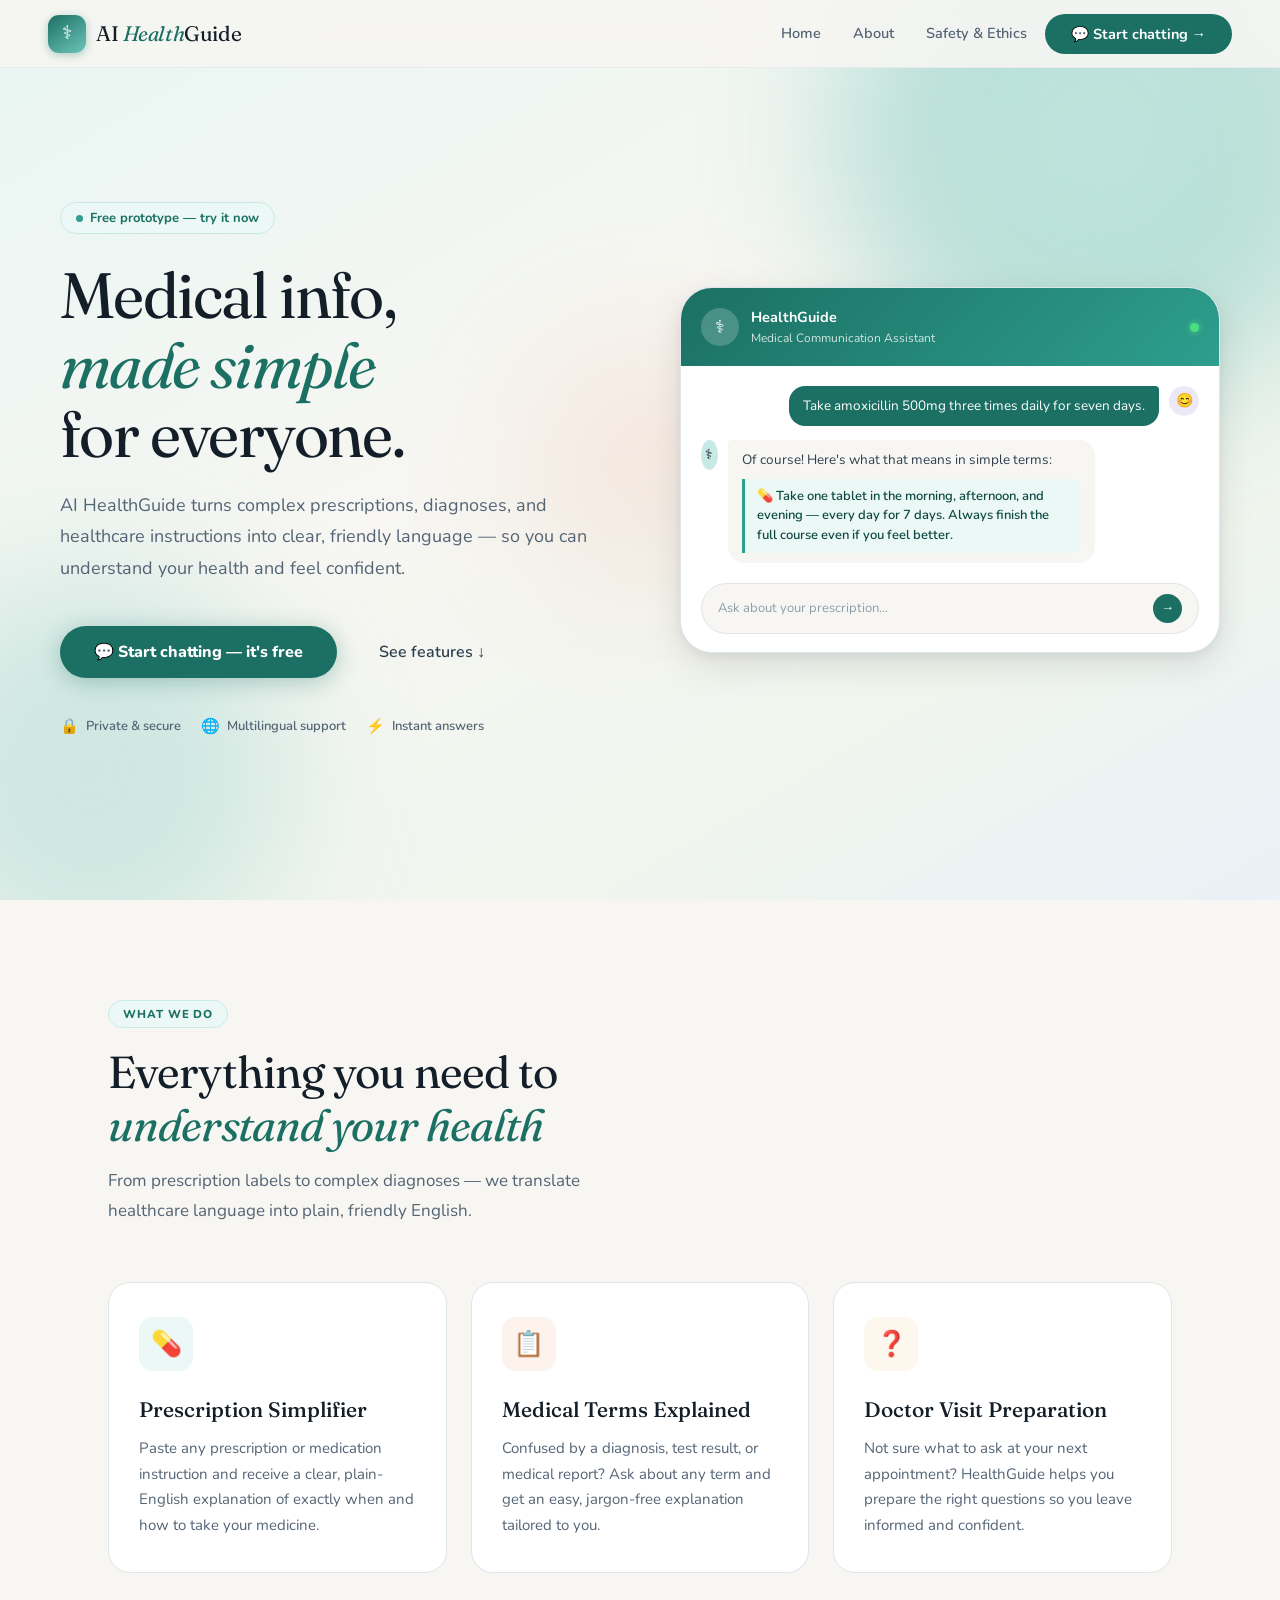
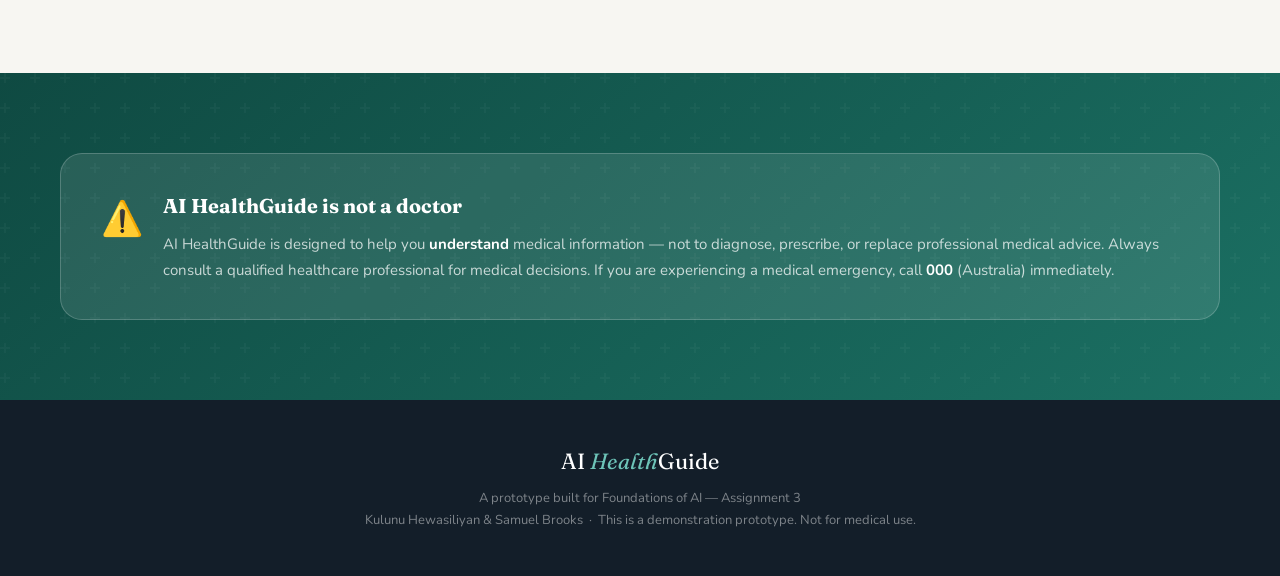
==== commit b11edafd: "Final version" ====
--- a/index.html
+++ b/index.html
@@ -683,6 +683,7 @@
       <span class="nav-logo-text">AI <em>Health</em>Guide</span>
     </div>
     <div class="nav-links">
+      <a href="index.html" class="active">Home</a>
       <a href="about.html">About</a>
       <a href="safety.html">Safety &amp; Ethics</a>
 
